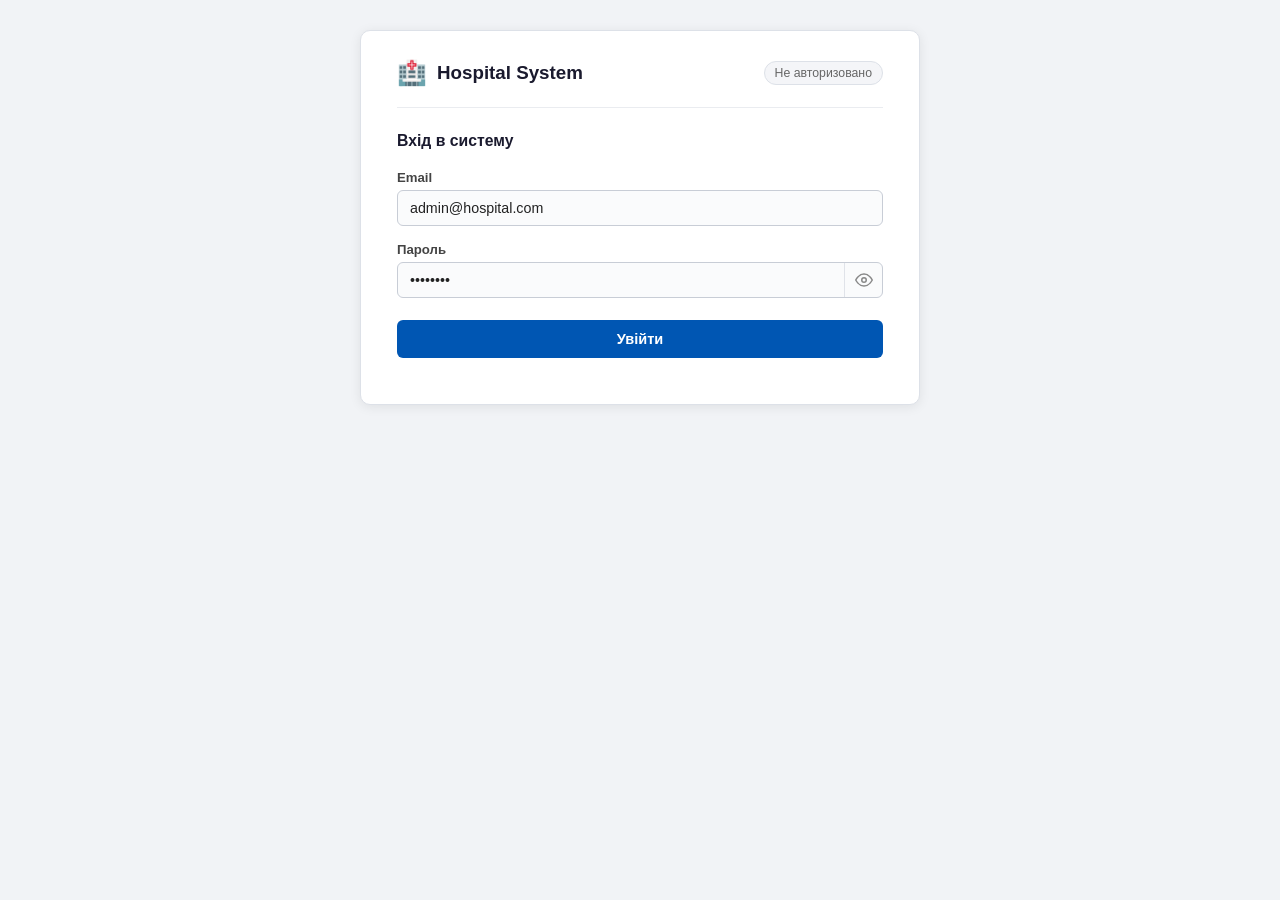
==== frontend/index.html @ 9f2621ec "Sprint 01" ====
<!DOCTYPE html>
<html lang="uk">
<head>
    <meta charset="UTF-8">
    <meta name="viewport" content="width=device-width, initial-scale=1.0">
    <title>Hospital Internal System</title>
    <link rel="stylesheet" href="style.css">
</head>
<body>
    <div class="container">
        <header>
            <div class="header-brand">
                <span class="header-icon">🏥</span>
                <h1>Hospital System</h1>
            </div>
            <div class="header-right">
                <span id="authStatus" class="auth-status">Не авторизовано</span>
                <button id="logoutBtn" class="btn-danger" style="display: none;">Вийти</button>
            </div>
        </header>

        <hr>

        <main id="mainContainer">
            <section id="loginSection">
                <h2>Вхід в систему</h2>
                <form id="loginForm" novalidate>
                    <div class="field-group">
                        <label for="loginEmail">Email</label>
                        <input type="email" id="loginEmail" value="admin@hospital.com" autocomplete="email" required>
                    </div>
                    <div class="field-group">
                        <label for="loginPassword">Пароль</label>
                        <div class="password-wrapper">
                            <input type="password" id="loginPassword" value="admin123" autocomplete="current-password" required>
                            <button type="button" class="eye-btn" id="toggleLoginPassword" title="Показати пароль">
                                <svg id="eyeIconLogin" xmlns="http://www.w3.org/2000/svg" width="18" height="18" viewBox="0 0 24 24" fill="none" stroke="currentColor" stroke-width="2" stroke-linecap="round" stroke-linejoin="round"><path d="M1 12s4-8 11-8 11 8 11 8-4 8-11 8-11-8-11-8z"/><circle cx="12" cy="12" r="3"/></svg>
                            </button>
                        </div>
                    </div>
                    <button type="submit" class="btn-primary">Увійти</button>
                    <p id="loginError" class="field-error" style="margin-top:10px;"></p>
                </form>
            </section>

            <section id="welcomeSection" style="display: none;">
                <div class="welcome-card">
                    <span class="welcome-icon">✓</span>
                    <h2 id="welcomeMessage">Вітаємо в системі!</h2>
                    <p>Ви успішно авторизовані. Доступ до розширених функцій здійснюється через спеціалізоване програмне забезпечення.</p>
                </div>
            </section>

            <section id="adminSection" style="display: none;">
                <h2>Панель адміністратора — Додавання користувача</h2>
                <form id="createUserForm" novalidate>

                    <div class="field-group" id="emailGroup">
                        <label for="cuEmail">Email <span class="required">*</span></label>
                        <input type="email" id="cuEmail" autocomplete="off" placeholder="example@hospital.com" required>
                        <span class="field-hint" id="emailHint"></span>
                    </div>

                    <div class="field-group">
                        <label for="cuName">Повне ім'я <span class="required">*</span></label>
                        <input type="text" id="cuName" placeholder="Іваненко Іван Іванович" required>
                    </div>

                    <div class="field-group">
                        <label for="cuRole">Роль <span class="required">*</span></label>
                        <select id="cuRole">
                            <option value="ADMIN">ADMIN — Адміністратор</option>
                            <option value="DOCTOR">DOCTOR — Лікар</option>
                            <option value="NURSE">NURSE — Медсестра</option>
                            <option value="PATIENT">PATIENT — Пацієнт</option>
                        </select>
                    </div>

                    <div class="field-group specialization-block" id="cuSpecContainer" style="display: none;">
                        <label for="cuSpecialization">Спеціалізація <span class="required">*</span></label>
                        <select id="cuSpecialization">
                            <option value="THERAPIST">Терапевт</option>
                            <option value="PEDIATRICIAN">Педіатр</option>
                            <option value="SURGEON">Загальний хірург</option>
                            <option value="ORTHOPEDIST">Ортопед-травматолог</option>
                            <option value="CARDIOLOGIST">Кардіолог</option>
                            <option value="NEUROLOGIST">Невролог</option>
                            <option value="NONE">Без спеціалізації</option>
                        </select>
                    </div>

                    <div class="field-group">
                        <label for="cuBirthDate">Дата народження</label>
                        <div class="date-wrapper">
                            <input type="date" id="cuBirthDate">
                            <span class="date-icon">📅</span>
                        </div>
                    </div>

                    <div class="field-group" id="passwordGroup">
                        <label for="cuPassword">Пароль <span class="required">*</span></label>
                        <div class="password-wrapper">
                            <input type="password" id="cuPassword" autocomplete="new-password" placeholder="Введіть надійний пароль" required>
                            <button type="button" class="eye-btn" id="togglePassword" title="Показати пароль">
                                <svg id="eyeIconCreate" xmlns="http://www.w3.org/2000/svg" width="18" height="18" viewBox="0 0 24 24" fill="none" stroke="currentColor" stroke-width="2" stroke-linecap="round" stroke-linejoin="round"><path d="M1 12s4-8 11-8 11 8 11 8-4 8-11 8-11-8-11-8z"/><circle cx="12" cy="12" r="3"/></svg>
                            </button>
                        </div>

                        <div class="strength-bar-wrap" id="strengthBarWrap" style="display:none;">
                            <div class="strength-bar">
                                <div class="strength-fill" id="strengthFill"></div>
                            </div>
                            <span class="strength-label" id="strengthLabel"></span>
                        </div>

                        <ul class="password-requirements" id="pwdRequirements" style="display:none;">
                            <li id="req-length">&#x25CB; Мінімум 8 символів</li>
                            <li id="req-upper">&#x25CB; Велика літера (A–Z)</li>
                            <li id="req-lower">&#x25CB; Мала літера (a–z)</li>
                            <li id="req-digit">&#x25CB; Цифра (0–9)</li>
                        </ul>
                    </div>

                    <button type="submit" class="btn-primary" id="createSubmitBtn">Створити користувача</button>
                    <p id="createStatus"></p>
                </form>
            </section>
        </main>
    </div>

    <script src="app.js"></script>
</body>
</html>
---- frontend/style.css ----
*, *::before, *::after { box-sizing: border-box; margin: 0; padding: 0; }

body {
    font-family: -apple-system, BlinkMacSystemFont, "Segoe UI", Arial, sans-serif;
    font-size: 15px;
    color: #2c2c2c;
    background: #f1f3f6;
    padding: 30px 16px;
    min-height: 100vh;
}

.container {
    max-width: 560px;
    margin: 0 auto;
    background: #fff;
    border-radius: 10px;
    border: 1px solid #dde1e8;
    box-shadow: 0 2px 12px rgba(0,0,0,0.08);
    padding: 28px 36px 36px;
}

header {
    display: flex;
    justify-content: space-between;
    align-items: center;
    margin-bottom: 20px;
}

.header-brand {
    display: flex;
    align-items: center;
    gap: 10px;
}

.header-icon { font-size: 1.6em; }

h1 {
    font-size: 1.25em;
    font-weight: 700;
    color: #1a1a2e;
}

.header-right {
    display: flex;
    align-items: center;
    gap: 12px;
}

.auth-status {
    font-size: 0.82em;
    color: #666;
    background: #f4f5f8;
    padding: 4px 10px;
    border-radius: 20px;
    border: 1px solid #dde1e8;
}

hr {
    border: none;
    border-top: 1px solid #eaecf0;
    margin-bottom: 24px;
}

h2 {
    font-size: 1.05em;
    font-weight: 600;
    color: #1a1a2e;
    margin-bottom: 20px;
}

.field-group {
    margin-bottom: 16px;
}

label {
    display: block;
    font-size: 0.88em;
    font-weight: 600;
    color: #444;
    margin-bottom: 5px;
}

.required {
    color: #c0392b;
    margin-left: 2px;
}

input[type="email"],
input[type="text"],
input[type="password"],
input[type="date"],
select {
    width: 100%;
    padding: 9px 12px;
    border: 1px solid #c8cdd6;
    border-radius: 6px;
    font-size: 0.95em;
    color: #222;
    background: #fafbfc;
    transition: border-color 0.15s, box-shadow 0.15s;
    outline: none;
    appearance: none;
    -webkit-appearance: none;
}

input:focus,
select:focus {
    border-color: #0056b3;
    background: #fff;
    box-shadow: 0 0 0 3px rgba(0,86,179,0.1);
}

input.input-error { border-color: #e74c3c; }
input.input-error:focus { box-shadow: 0 0 0 3px rgba(231,76,60,0.12); }

input.input-ok { border-color: #27ae60; }
input.input-ok:focus { box-shadow: 0 0 0 3px rgba(39,174,96,0.12); }

select {
    background-image: url("data:image/svg+xml,%3Csvg xmlns='http://www.w3.org/2000/svg' width='12' height='12' viewBox='0 0 12 12'%3E%3Cpath fill='%23666' d='M6 8L1 3h10z'/%3E%3C/svg%3E");
    background-repeat: no-repeat;
    background-position: right 12px center;
    padding-right: 32px;
    cursor: pointer;
}

.password-wrapper {
    position: relative;
}

.password-wrapper input {
    padding-right: 44px;
}

.eye-btn {
    position: absolute;
    top: 50%;
    right: 1px;
    transform: translateY(-50%);
    width: 38px;
    height: calc(100% - 2px);
    background: transparent;
    border: none;
    border-left: 1px solid #e0e3e9;
    border-radius: 0 6px 6px 0;
    cursor: pointer;
    color: #888;
    display: flex;
    align-items: center;
    justify-content: center;
    padding: 0;
    transition: background 0.15s, color 0.15s;
}

.eye-btn:hover {
    background: #f4f5f8;
    color: #333;
}

.date-wrapper {
    position: relative;
}

.date-wrapper input[type="date"] {
    padding-right: 40px;
    cursor: pointer;
}

.date-icon {
    position: absolute;
    top: 50%;
    right: 11px;
    transform: translateY(-50%);
    pointer-events: none;
    font-size: 1em;
    opacity: 0.6;
}

.field-hint {
    display: block;
    font-size: 0.82em;
    margin-top: 5px;
    min-height: 1.2em;
    transition: color 0.15s;
}

.field-hint.hint-error { color: #e74c3c; }
.field-hint.hint-ok    { color: #27ae60; }
.field-hint.hint-info  { color: #888; }

.field-error {
    color: #e74c3c;
    font-size: 0.88em;
}

.specialization-block {
    overflow: hidden;
    animation: slideDown 0.2s ease;
    border-left: 3px solid #0056b3;
    padding-left: 12px;
    background: #f6f8ff;
    border-radius: 0 6px 6px 0;
    padding-top: 10px;
    padding-bottom: 10px;
}

@keyframes slideDown {
    from { opacity: 0; transform: translateY(-6px); }
    to   { opacity: 1; transform: translateY(0); }
}

.strength-bar-wrap {
    display: flex;
    align-items: center;
    gap: 10px;
    margin-top: 8px;
}

.strength-bar {
    flex: 1;
    height: 5px;
    background: #e0e3e9;
    border-radius: 4px;
    overflow: hidden;
}

.strength-fill {
    height: 100%;
    width: 0%;
    border-radius: 4px;
    transition: width 0.3s, background 0.3s;
}

.strength-label {
    font-size: 0.78em;
    font-weight: 600;
    white-space: nowrap;
    min-width: 60px;
    text-align: right;
}

.password-requirements {
    list-style: none;
    margin-top: 10px;
    padding: 10px 14px;
    background: #f6f8ff;
    border-radius: 6px;
    border: 1px solid #dde1e8;
    font-size: 0.83em;
    display: flex;
    flex-direction: column;
    gap: 5px;
}

.password-requirements li {
    color: #999;
    transition: color 0.2s;
}

.password-requirements li.met {
    color: #27ae60;
}

.btn-primary {
    width: 100%;
    padding: 11px;
    background: #0056b3;
    color: #fff;
    font-size: 0.97em;
    font-weight: 600;
    border: none;
    border-radius: 6px;
    cursor: pointer;
    margin-top: 6px;
    transition: background 0.15s, transform 0.1s;
}

.btn-primary:hover  { background: #004494; }
.btn-primary:active { transform: scale(0.99); }

.btn-danger {
    padding: 6px 14px;
    background: #e74c3c;
    color: #fff;
    font-size: 0.85em;
    border: none;
    border-radius: 6px;
    cursor: pointer;
    transition: background 0.15s;
}

.btn-danger:hover { background: #c0392b; }

#createStatus {
    font-size: 0.9em;
    font-weight: 600;
    margin-top: 12px;
    min-height: 1em;
}

.welcome-card {
    text-align: center;
    padding: 30px 20px;
    background: #f6f8ff;
    border-radius: 8px;
    border: 1px solid #dde1e8;
}

.welcome-icon {
    display: inline-flex;
    align-items: center;
    justify-content: center;
    width: 52px;
    height: 52px;
    background: #27ae60;
    color: #fff;
    font-size: 1.5em;
    border-radius: 50%;
    margin-bottom: 14px;
}

.welcome-card h2 {
    font-size: 1.15em;
    margin-bottom: 8px;
}

.welcome-card p {
    font-size: 0.9em;
    color: #666;
}
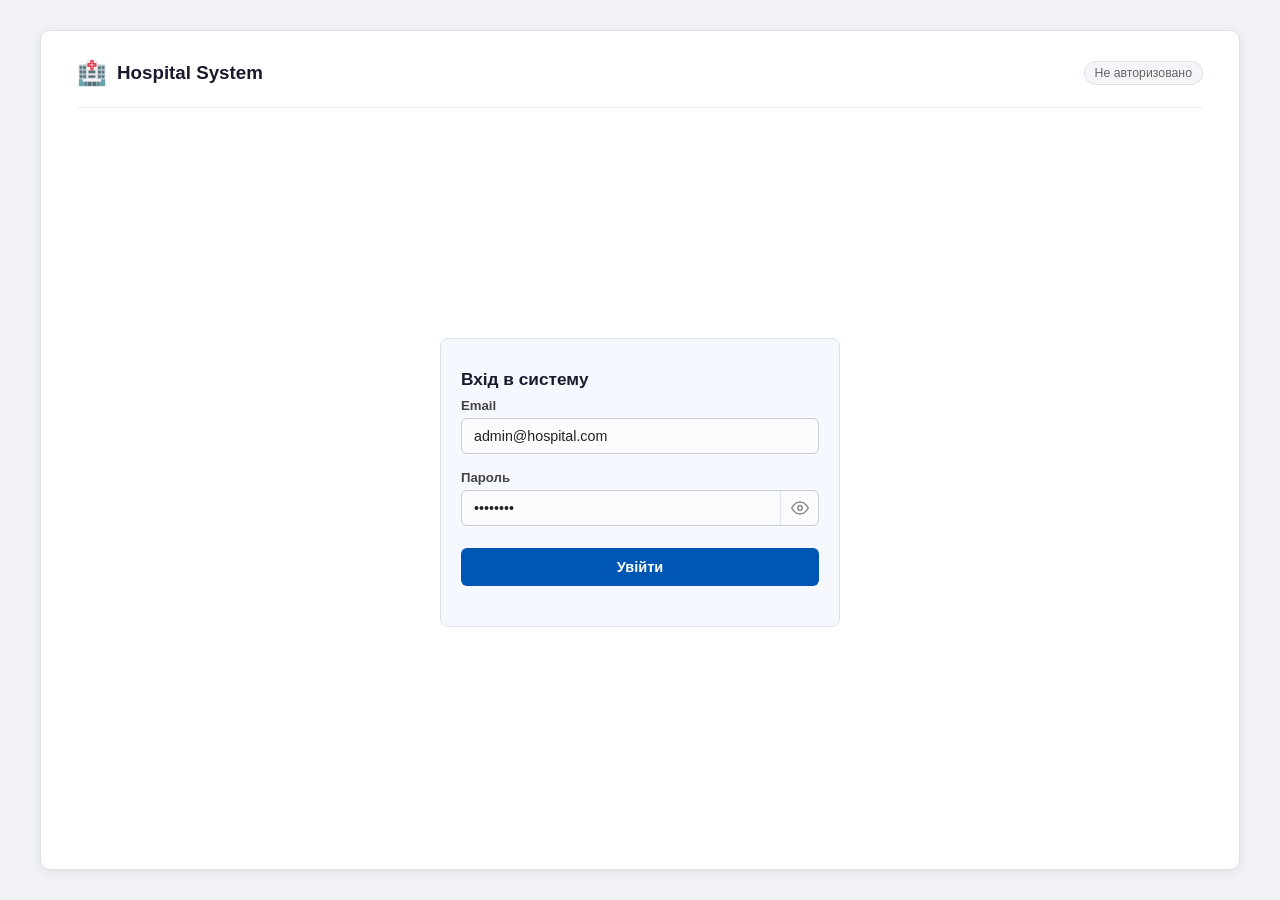
==== commit 9acbf018: "Implemented medical record and prescriptions management" ====
--- a/frontend/index.html
+++ b/frontend/index.html
@@ -4,7 +4,7 @@
     <meta charset="UTF-8">
     <meta name="viewport" content="width=device-width, initial-scale=1.0">
     <title>Hospital Internal System</title>
-    <link rel="stylesheet" href="style.css">
+    <link rel="stylesheet" href="style.css?v=4">
 </head>
 <body>
     <div class="container">
@@ -21,8 +21,9 @@
 
         <hr>
 
-        <main id="mainContainer">
-            <section id="loginSection">
+        <main id="mainContainer" style="flex: 1; display: flex; flex-direction: column;">
+            <section id="loginSection" style="flex: 1; display: flex; align-items: center; justify-content: center; flex-direction: column;">
+                <div class="welcome-card" style="width: 100%; max-width: 400px; text-align: left; margin: auto;">
                 <h2>Вхід в систему</h2>
                 <form id="loginForm" novalidate>
                     <div class="field-group">
@@ -41,6 +42,7 @@
                     <button type="submit" class="btn-primary">Увійти</button>
                     <p id="loginError" class="field-error" style="margin-top:10px;"></p>
                 </form>
+                </div>
             </section>
 
             <section id="welcomeSection" style="display: none;">
@@ -52,8 +54,14 @@
             </section>
 
             <section id="adminSection" style="display: none;">
-                <h2>Панель адміністратора — Додавання користувача</h2>
-                <form id="createUserForm" novalidate>
+                <div class="admin-tabs">
+                    <button class="tab-btn active" id="tabCreateUser">Додати користувача</button>
+                    <button class="tab-btn" id="tabUserList">Список користувачів</button>
+                </div>
+
+                <div id="adminCreateUserView" class="admin-view active">
+                    <h2>Панель адміністратора — Додавання користувача</h2>
+                    <form id="createUserForm" novalidate>
 
                     <div class="field-group" id="emailGroup">
                         <label for="cuEmail">Email <span class="required">*</span></label>
@@ -69,7 +77,6 @@
                     <div class="field-group">
                         <label for="cuRole">Роль <span class="required">*</span></label>
                         <select id="cuRole">
-                            <option value="ADMIN">ADMIN — Адміністратор</option>
                             <option value="DOCTOR">DOCTOR — Лікар</option>
                             <option value="NURSE">NURSE — Медсестра</option>
                             <option value="PATIENT">PATIENT — Пацієнт</option>
@@ -90,9 +97,9 @@
                     </div>
 
                     <div class="field-group">
-                        <label for="cuBirthDate">Дата народження</label>
+                        <label for="cuBirthDate">Дата народження <span class="required">*</span></label>
                         <div class="date-wrapper">
-                            <input type="date" id="cuBirthDate">
+                            <input type="date" id="cuBirthDate" required>
                             <span class="date-icon">📅</span>
                         </div>
                     </div>
@@ -124,10 +131,306 @@
                     <button type="submit" class="btn-primary" id="createSubmitBtn">Створити користувача</button>
                     <p id="createStatus"></p>
                 </form>
+                </div>
+
+                <div id="adminUserListView" class="admin-view" style="display: none;">
+                    <div class="list-header" style="display: flex; justify-content: space-between; align-items: center; margin-bottom: 20px;">
+                        <h2 style="margin: 0;">Всі користувачі</h2>
+                        <div class="list-filters" style="display: flex; gap: 10px;">
+                            <select id="filterRole" style="padding: 10px; border-radius: 6px; border: 1px solid #ccc;">
+                                <option value="ALL">Всі ролі</option>
+                                <option value="DOCTOR">Лікарі</option>
+                                <option value="NURSE">Медсестри</option>
+                                <option value="PATIENT">Пацієнти</option>
+                            </select>
+                            <input type="text" id="searchUser" placeholder="Пошук за ПІБ..." style="padding: 10px; border-radius: 6px; border: 1px solid #ccc; width: 250px;">
+                        </div>
+                    </div>
+                    <div id="userListContainer" class="block-list">
+                        <!-- Cards injected here -->
+                    </div>
+                    <div class="pagination" id="paginationControls" style="display: flex; justify-content: center; align-items: center; gap: 15px; margin-top: 20px;">
+                        <button id="prevPage" class="btn-secondary" style="padding: 8px 16px;">&laquo; Попередня</button>
+                        <span id="pageInfo" style="font-weight: 600; color: #333;">1 / 1</span>
+                        <button id="nextPage" class="btn-secondary" style="padding: 8px 16px;">Наступна &raquo;</button>
+                    </div>
+                </div>
+
+                <div id="adminUserProfileView" class="admin-view" style="display: none;">
+                    <div style="margin-bottom: 20px;">
+                        <button class="btn-secondary" id="backToUsersBtn" style="padding: 8px 16px;">&larr; Назад до списку</button>
+                    </div>
+                    
+                    <div class="profile-header block-card" id="userProfileHeader" style="margin-bottom: 30px;">
+                        <!-- User basic info injected here -->
+                    </div>
+
+                    <div id="patientRecordsSection" style="display: none;">
+                        <div class="list-header" style="display: flex; justify-content: space-between; align-items: center; margin-bottom: 20px; flex-wrap: wrap; gap: 10px;">
+                            <h3 style="font-size: 1.4rem; color: #2c3e50; margin: 0;">Стаціонар. Випадки госпіталізації</h3>
+                            <button class="btn-primary" id="openMedicalCardModalBtn" style="padding: 10px 20px; width: auto; margin: 0;">+ Госпіталізувати</button>
+                        </div>
+                        <div id="patientRecordsContainer" class="block-list">
+                            <!-- Medical cards injected here -->
+                        </div>
+                    </div>
+                </div>
+            </section>
+
+            <!-- DOCTOR SECTION -->
+            <section id="doctorSection" style="display: none;">
+                <div class="admin-tabs">
+                    <button class="tab-btn active" id="tabDocPatients">Активні</button>
+                    <button class="tab-btn" id="tabDocArchive">Архів</button>
+                    <button class="tab-btn" id="tabDocJobs">Призначення</button>
+                </div>
+                
+                <div id="doctorActiveListView">
+                    <div class="list-header" style="display: flex; justify-content: space-between; align-items: center; margin-bottom: 20px;">
+                        <h2 id="docListTitle" style="margin: 0;">Активні пацієнти</h2>
+                    </div>
+                    <div id="doctorRecordsContainer" class="block-list"></div>
+                </div>
+                
+                <div id="doctorJobsView" style="display: none;">
+                    <div class="list-header" style="display: flex; justify-content: space-between; align-items: center; margin-bottom: 20px;">
+                        <h2 style="margin: 0;">Призначення (до виконання)</h2>
+                    </div>
+                    <div class="admin-tabs" style="margin-bottom:15px">
+                        <button class="tab-btn active" id="tabDocJobsPending">Очікують</button>
+                        <button class="tab-btn" id="tabDocJobsArchive">Архів</button>
+                    </div>
+                    <div id="doctorJobsContainer" class="block-list"></div>
+                </div>
+
+                <div id="doctorCardDetailView" style="display: none;">
+                    <button class="btn-secondary" id="backToDoctorListBtn" style="margin-bottom: 15px;">← Назад до списку</button>
+                    <div class="user-card" style="margin-bottom: 20px; cursor: default;">
+                        <div id="doctorPatientCardHeader"></div>
+                    </div>
+                    
+                    <div class="admin-tabs" style="margin-bottom:15px">
+                        <button class="tab-btn active" id="tabDocInfo">Інформація та Діагнози</button>
+                        <button class="tab-btn" id="tabDocPrescr">Призначення</button>
+                    </div>
+                    
+                    <div id="docDetailedInfoView">
+                        <div style="background:#f9fbfc; padding:15px; border-radius:6px; border:1px solid #e0e3e9; margin-bottom: 20px;">
+                            <h4 style="margin-bottom:10px; font-size:1.1em; color:#333;">Діагнози</h4>
+                            <div id="doctorDiagnosesList" style="margin-bottom:15px;"></div>
+                            <div id="docDiagInputGroup" style="display:flex; gap:10px; margin-top:15px;">
+                                <input type="text" id="newSecondaryDiag" placeholder="Назва супутнього захворювання" style="flex:1">
+                                <button id="addDiagBtn" class="btn-primary" style="width:auto">+ Додати</button>
+                            </div>
+                        </div>
+                        <button class="btn-primary" id="dischargePatientBtn" style="padding: 10px 20px; width: auto; background: #27ae60;">✓ Виписати</button>
+                    </div>
+                    
+                    <div id="docPrescriptionsView" style="display:none;">
+                        <button class="btn-primary" id="openPrescriptionModalBtn" style="width:auto; margin-bottom:15px;">+ Додати призначення</button>
+                        <div id="docPrescrContainer" class="block-list"></div>
+                    </div>
+                </div>
+            </section>
+            
+            <!-- NURSE SECTION -->
+            <section id="nurseSection" style="display: none;">
+                <div class="list-header" style="display: flex; justify-content: space-between; align-items: center; margin-bottom: 20px;">
+                    <h2 style="margin: 0;">Мої призначення для виконання</h2>
+                </div>
+                <div class="admin-tabs" style="margin-bottom:15px">
+                    <button class="tab-btn active" id="tabNurseJobsPending">На виконання</button>
+                    <button class="tab-btn" id="tabNurseJobsArchive">Архів</button>
+                </div>
+                <div id="nurseJobsContainer" class="block-list"></div>
+            </section>
+            
+            <!-- PATIENT SECTION -->
+            <section id="patientSection" style="display: none;">
+                <div id="patientCardsListView">
+                    <div class="list-header" style="margin-bottom: 20px;">
+                        <h2 style="margin: 0;">Мої медичні картки</h2>
+                    </div>
+                    <div id="patientCardsContainer" class="block-list"></div>
+                </div>
+                
+                <div id="patientCardDetailView" style="display: none;">
+                    <button class="btn-secondary" id="backToPatientCardsBtn" style="margin-bottom: 15px;">← Назад</button>
+                    <div class="user-card" style="margin-bottom: 20px; cursor: default;">
+                        <div id="patCardHeader"></div>
+                    </div>
+                    
+                    <div class="admin-tabs" style="margin-bottom:15px">
+                        <button class="tab-btn active" id="tabPatInfo">Інформація та Діагнози</button>
+                        <button class="tab-btn" id="tabPatPrescr">Призначення</button>
+                        <button class="tab-btn" id="tabPatDischarge">Виписка</button>
+                    </div>
+                    
+                    <div id="patDetailedInfoView">
+                        <div style="background:#f9fbfc; padding:15px; border-radius:6px; border:1px solid #e0e3e9; margin-bottom: 20px;">
+                            <h4 style="margin-bottom:10px; font-size:1.1em; color:#333;">Діагнози</h4>
+                            <div id="patDiagnosesList"></div>
+                        </div>
+                    </div>
+                    
+                    <div id="patPrescriptionsView" style="display:none;">
+                        <div id="patPrescrContainer" class="block-list"></div>
+                    </div>
+                    
+                    <div id="patDischargeView" style="display:none;">
+                        <div id="patDischargeDoc" class="block-card"></div>
+                    </div>
+                </div>
             </section>
         </main>
     </div>
 
-    <script src="app.js"></script>
+    <!-- Create Prescription Modal -->
+    <div id="createPrescriptionModal" class="modal-overlay" style="display: none;">
+        <div class="modal-content">
+            <div class="modal-header">
+                <h2>Створити призначення</h2>
+                <button class="close-modal" id="closePrescrModal">&times;</button>
+            </div>
+            <form id="createPrescriptionForm">
+                <div class="field-group">
+                    <label>Тип призначення <span class="required">*</span></label>
+                    <select id="cpType" required>
+                        <option value="MEDICINE">Ліки</option>
+                        <option value="PROCEDURE">Процедура</option>
+                        <option value="SURGERY">Операція</option>
+                    </select>
+                </div>
+                <div class="field-group">
+                    <label>Опис призначення <span class="required">*</span></label>
+                    <textarea id="cpDesc" rows="3" required></textarea>
+                </div>
+                <div class="field-group">
+                    <label>Виконавець <span class="required">*</span></label>
+                    <select id="cpAssignee">
+                        <option value="" disabled selected>Оберіть виконавця...</option>
+                    </select>
+                </div>
+                <button type="submit" class="btn-primary">Призначити</button>
+                <div class="field-error" id="cpStatus" style="margin-top:10px;"></div>
+            </form>
+        </div>
+    </div>
+
+    <!-- Modal for Discharge -->
+    <div id="dischargeModal" class="modal-overlay" style="display: none;">
+        <div class="modal-content">
+            <div class="modal-header">
+                <h2>Виписати пацієнта</h2>
+                <button class="close-modal" id="closeDischargeModal">&times;</button>
+            </div>
+            <form id="dischargeForm">
+                <div class="field-group">
+                    <label for="dsDate">Дата виписки <span class="required">*</span></label>
+                    <input type="datetime-local" id="dsDate" required>
+                </div>
+                <div class="field-group">
+                    <label for="dsDiagnosis">Заключний діагноз <span class="required">*</span></label>
+                    <textarea id="dsDiagnosis" rows="4" required placeholder="Детальний опис заключного діагнозу"></textarea>
+                </div>
+                <div id="dsStatus" style="margin-top: 10px; font-weight: 600;"></div>
+                <button type="submit" class="btn-primary" style="background: #27ae60;">Підтвердити виписку</button>
+            </form>
+        </div>
+    </div>
+
+    <!-- Modal for Medical Record -->
+    <div id="medicalRecordModal" class="modal-overlay" style="display: none;">
+        <div class="modal-content">
+            <div class="modal-header">
+                <h2>Створити медичну картку</h2>
+                <button class="close-modal" id="closeMedRecordModal">&times;</button>
+            </div>
+            <div class="modal-body">
+                <form id="medicalRecordForm">
+                    <div class="field-group">
+                        <label>Пацієнт</label>
+                        <input type="text" id="mrPatientName" readonly class="input-readonly">
+                    </div>
+                    <div class="field-group">
+                        <label>Дата народження</label>
+                        <input type="date" id="mrPatientDob" readonly class="input-readonly">
+                    </div>
+                    <div class="field-group">
+                        <label>Дата госпіталізації <span class="required">*</span></label>
+                        <input type="datetime-local" id="mrAdmissionDate" required>
+                    </div>
+                    <div class="field-group">
+                        <label>Лікуючий лікар <span class="required">*</span></label>
+                        <select id="mrDoctorSelect" required style="width: 100%; padding: 12px; border: 1px solid #ccc; border-radius: 6px;">
+                            <option value="">Оберіть лікаря...</option>
+                            <!-- Doctors injected here -->
+                        </select>
+                    </div>
+                    <div class="field-group">
+                        <label>Головний діагноз <span class="required">*</span></label>
+                        <input type="text" id="mrDiagnosis" placeholder="Введіть основне захворювання" required>
+                    </div>
+                    <button type="submit" class="btn-primary" style="width: 100%; margin-top: 15px; padding: 14px;">Створити</button>
+                    <p id="mrStatus" style="margin-top: 10px; font-weight: 500;"></p>
+                </form>
+            </div>
+        </div>
+    </div>
+
+    <!-- Custom Alert Modal -->
+    <div id="customAlertModal" class="modal-overlay" style="display: none; z-index: 9999;">
+        <div class="modal-content" style="max-width: 400px; text-align: center;">
+            <div class="modal-header" style="justify-content: center; padding-bottom: 0; border: none;">
+                <h2 style="margin: 0; color: #2c3e50;">Увага</h2>
+            </div>
+            <div class="modal-body" style="padding: 20px;">
+                <p id="customAlertMessage" style="font-size: 1.1em; color: #34495e; margin-bottom: 20px;"></p>
+                <button class="btn-primary" id="customAlertOkBtn" style="width: auto; padding: 10px 25px;">OK</button>
+            </div>
+        </div>
+    </div>
+
+    <!-- Custom Confirm Modal -->
+    <div id="customConfirmModal" class="modal-overlay" style="display: none; z-index: 9999;">
+        <div class="modal-content" style="max-width: 400px; text-align: center;">
+            <div class="modal-header" style="justify-content: center; padding-bottom: 0; border: none;">
+                <h2 id="customConfirmTitle" style="margin: 0; color: #2c3e50;">Підтвердження</h2>
+            </div>
+            <div class="modal-body" style="padding: 20px;">
+                <p id="customConfirmMessage" style="font-size: 1.1em; color: #34495e; margin-bottom: 20px;"></p>
+                <div style="display: flex; justify-content: center; gap: 15px;">
+                    <button class="btn-secondary" id="customConfirmCancelBtn" style="width: auto; padding: 10px 25px;">Скасувати</button>
+                    <button class="btn-primary" id="customConfirmOkBtn" style="width: auto; padding: 10px 25px;">Підтвердити</button>
+                </div>
+            </div>
+        </div>
+    </div>
+
+    <!-- Modal for Changing Assignee -->
+    <div id="changeAssigneeModal" class="modal-overlay" style="display: none; z-index: 9999;">
+        <div class="modal-content" style="max-width: 400px;">
+            <div class="modal-header">
+                <h2>Змінити виконавця</h2>
+                <button class="close-modal" id="closeChangeAssigneeModal">&times;</button>
+            </div>
+            <div class="modal-body">
+                <form id="changeAssigneeForm">
+                    <div class="field-group">
+                        <label>Новий виконавець <span class="required">*</span></label>
+                        <select id="caAssigneeSelect" required style="width: 100%; padding: 10px; border-radius: 6px; border: 1px solid #ccc;">
+                            <!-- Populated dynamically -->
+                        </select>
+                    </div>
+                    <button type="submit" class="btn-primary" style="width: 100%; margin-top: 15px;">Зберегти зміни</button>
+                    <p id="caStatus" style="margin-top: 10px; font-weight: 500;"></p>
+                </form>
+            </div>
+        </div>
+    </div>
+
+    <script src="app.js?v=6"></script>
+    <script src="sprint3.js?v=6"></script>
 </body>
+
 </html>
--- a/frontend/style.css
+++ b/frontend/style.css
@@ -10,13 +10,16 @@
 }
 
 .container {
-    max-width: 560px;
+    max-width: 1200px;
     margin: 0 auto;
     background: #fff;
     border-radius: 10px;
     border: 1px solid #dde1e8;
     box-shadow: 0 2px 12px rgba(0,0,0,0.08);
     padding: 28px 36px 36px;
+    min-height: calc(100vh - 60px);
+    display: flex;
+    flex-direction: column;
 }
 
 header {
@@ -328,3 +331,187 @@
     font-size: 0.9em;
     color: #666;
 }
+
+/* Admin Tabs */
+.admin-tabs {
+    display: flex;
+    gap: 10px;
+    margin-bottom: 20px;
+    border-bottom: 1px solid #eaecf0;
+    padding-bottom: 10px;
+}
+
+.tab-btn {
+    padding: 8px 16px;
+    background: transparent;
+    border: none;
+    font-size: 1em;
+    font-weight: 600;
+    color: #666;
+    cursor: pointer;
+    border-radius: 6px;
+    transition: background 0.15s, color 0.15s;
+}
+
+.tab-btn:hover {
+    background: #f4f5f8;
+    color: #333;
+}
+
+.tab-btn.active {
+    background: #e6eff8;
+    color: #0056b3;
+}
+
+/* User Cards */
+.block-list {
+    display: flex;
+    flex-direction: column;
+    gap: 15px;
+}
+
+.user-card, .block-card {
+    background: #fff;
+    border: 1px solid #e0e3e9;
+    border-radius: 8px;
+    padding: 16px;
+    display: flex;
+    flex-direction: column;
+    gap: 12px;
+    transition: box-shadow 0.2s, transform 0.2s;
+}
+
+.user-card:hover {
+    box-shadow: 0 4px 14px rgba(0,0,0,0.06);
+    transform: translateY(-2px);
+    cursor: pointer;
+}
+
+.card-header {
+    display: flex;
+    align-items: center;
+    gap: 12px;
+}
+
+.card-icon {
+    width: 48px;
+    height: 48px;
+    background: #f0f4f8;
+    color: #0056b3;
+    border-radius: 50%;
+    display: flex;
+    align-items: center;
+    justify-content: center;
+    font-size: 1.5em;
+}
+
+.card-info h3 {
+    margin: 0;
+    font-size: 1.1em;
+    color: #1a1a2e;
+}
+
+.badge {
+    display: inline-block;
+    padding: 4px 10px;
+    border-radius: 12px;
+    font-size: 0.75em;
+    font-weight: 600;
+    margin-top: 5px;
+    align-self: flex-start;
+}
+
+.badge.ADMIN { background: #fee2e2; color: #991b1b; }
+.badge.DOCTOR { background: #dbfefe; color: #065f46; }
+.badge.NURSE { background: #e0e7ff; color: #3730a3; }
+.badge.PATIENT { background: #fef3c7; color: #92400e; }
+
+.card-body {
+    display: flex;
+    flex-wrap: wrap;
+    gap: 15px;
+    font-size: 0.85em;
+    color: #555;
+    background: #f9fbfc;
+    padding: 10px;
+    border-radius: 6px;
+}
+
+.card-body p { margin: 0; }
+.card-body p strong { color: #333; }
+
+/* Modals */
+.modal-overlay {
+    position: fixed;
+    top: 0; left: 0; width: 100%; height: 100%;
+    background: rgba(0,0,0,0.5);
+    display: flex;
+    align-items: center;
+    justify-content: center;
+    z-index: 1000;
+}
+
+.modal-content {
+    background: #fff;
+    width: 100%;
+    max-width: 500px;
+    padding: 24px;
+    border-radius: 10px;
+    box-shadow: 0 4px 20px rgba(0,0,0,0.15);
+}
+
+.modal-header {
+    display: flex;
+    justify-content: space-between;
+    align-items: center;
+    margin-bottom: 20px;
+}
+
+.modal-header h2 { margin: 0; }
+
+.close-modal {
+    background: none;
+    border: none;
+    font-size: 1.5em;
+    cursor: pointer;
+    color: #666;
+}
+
+.close-modal:hover { color: #000; }
+
+.input-readonly {
+    background: #eef1f6 !important;
+    color: #666 !important;
+    cursor: not-allowed;
+}
+
+.btn-secondary {
+    padding: 8px 14px;
+    background: #fff;
+    color: #333;
+    border: 1px solid #ccc;
+    border-radius: 6px;
+    cursor: pointer;
+    font-weight: 600;
+    transition: background 0.15s;
+}
+
+.btn-secondary:hover { background: #f4f5f8; }
+.btn-secondary:disabled { opacity: 0.5; cursor: not-allowed; }
+
+textarea {
+    width: 100%;
+    padding: 9px 12px;
+    border: 1px solid #c8cdd6;
+    border-radius: 6px;
+    font-size: 0.95em;
+    font-family: inherit;
+    resize: vertical;
+    outline: none;
+    background: #fafbfc;
+}
+textarea:focus {
+    border-color: #0056b3;
+    background: #fff;
+    box-shadow: 0 0 0 3px rgba(0,86,179,0.1);
+}
